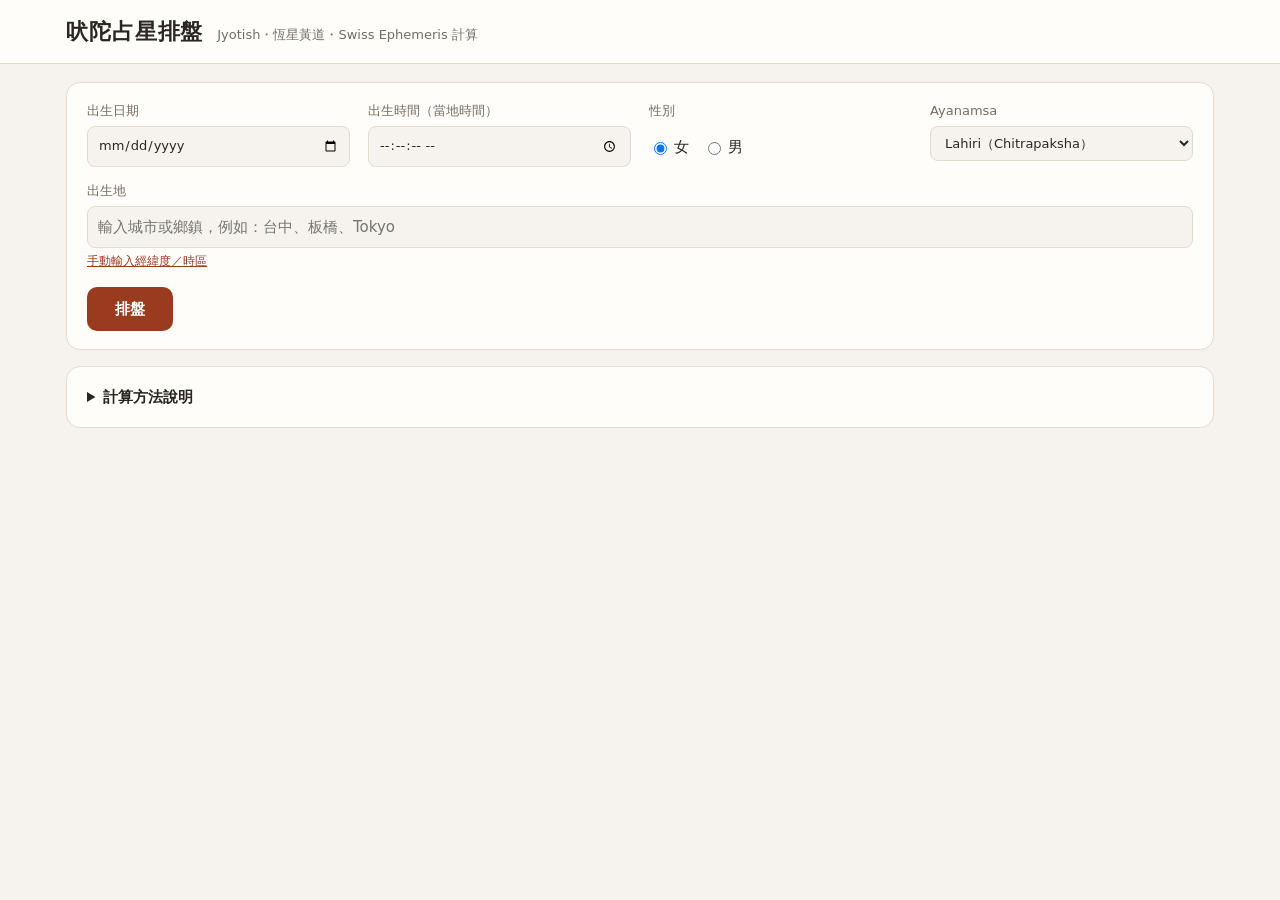
==== index.html @ 928f2287 "Add D5, D6, D8 and D11 divisional charts These are outside Parashara's sixteen vargas, so they are m" ====
<!doctype html>
<html lang="zh-Hant">
<head>
<meta charset="utf-8">
<meta name="viewport" content="width=device-width, initial-scale=1">
<title>吠陀占星排盤</title>
<meta name="description" content="輸入出生時間與地點，排出吠陀占星（Jyotish）命盤：20 張分盤、Shadbala、Vimshottari 大運到 Prana。">
<link rel="icon" href="data:image/svg+xml,<svg xmlns='http://www.w3.org/2000/svg' viewBox='0 0 100 100'><text y='.9em' font-size='90'>☸</text></svg>">
<link rel="stylesheet" href="css/style.css">
</head>
<body>
<header class="top">
  <div class="wrap">
    <h1>吠陀占星排盤</h1>
    <p>Jyotish・恆星黃道・Swiss Ephemeris 計算</p>
  </div>
</header>

<main class="wrap">
  <form id="form" class="card" autocomplete="off">
    <div class="grid">
      <label>出生日期
        <input type="date" id="date" required min="1800-01-01" max="2200-12-31">
      </label>
      <label>出生時間（當地時間）
        <input type="time" id="time" required step="1">
      </label>
      <fieldset class="gender">
        <legend>性別</legend>
        <label><input type="radio" name="gender" value="F" checked> 女</label>
        <label><input type="radio" name="gender" value="M"> 男</label>
      </fieldset>
      <label>Ayanamsa
        <select id="ayanamsa"></select>
      </label>
      <div class="placebox">
        <label for="place">出生地</label>
        <input id="place" type="search" placeholder="輸入城市或鄉鎮，例如：台中、板橋、Tokyo" role="combobox" aria-controls="placeList" aria-autocomplete="list">
        <ul id="placeList" class="placelist" role="listbox" hidden></ul>
        <div class="placeinfo"><span id="placeInfo"></span> <button type="button" class="link" id="manualToggle">手動輸入經緯度／時區</button></div>
        <div id="manual" class="manual" hidden>
          <label>緯度（北正南負）<input id="lat" inputmode="decimal" placeholder="24.1417"></label>
          <label>經度（東正西負）<input id="lon" inputmode="decimal" placeholder="120.6806"></label>
          <label>時區<input id="tz" list="tzList" placeholder="Asia/Taipei 或 +08:00"></label>
          <datalist id="tzList"></datalist>
        </div>
      </div>
    </div>
    <div class="actions">
      <button class="btn" type="submit">排盤</button>
      <span id="formError" class="error" role="alert"></span>
    </div>
  </form>

  <section id="result" hidden>
    <div class="card" id="summary"></div>
    <div class="toolbar">
      <nav class="tabs" aria-label="命盤內容">
        <button data-tab="overview">總覽</button>
        <button data-tab="planets">行星</button>
        <button data-tab="houses">十二宮</button>
        <button data-tab="vargas">分盤 D1–D60</button>
        <button data-tab="shadbala">Shadbala</button>
        <button data-tab="nakshatra">二十七宿</button>
        <button data-tab="navamsa">九分盤資訊</button>
        <button data-tab="dasha">大運／小運</button>
      </nav>
      <div class="tools">
        <button class="btn small" type="button" id="exportBtn">匯出 Excel</button>
      <div class="style" role="radiogroup" aria-label="盤面樣式">
        <label><input type="radio" name="style" value="south"> 南印度式</label>
        <label><input type="radio" name="style" value="north"> 北印度式</label>
      </div>
      </div>
    </div>
    <div class="card">
      <div id="tab-overview" class="tabpane"></div>
      <div id="tab-planets" class="tabpane" hidden></div>
      <div id="tab-houses" class="tabpane" hidden></div>
      <div id="tab-vargas" class="tabpane" hidden></div>
      <div id="tab-shadbala" class="tabpane" hidden></div>
      <div id="tab-nakshatra" class="tabpane" hidden></div>
      <div id="tab-navamsa" class="tabpane" hidden></div>
      <div id="tab-dasha" class="tabpane" hidden></div>
    </div>
  </section>

  <details class="card method">
    <summary>計算方法說明</summary>
    <ul>
      <li>天文計算：Swiss Ephemeris（內建 Moshier 星曆，精度約 1 角秒），恆星黃道，Ayanamsa 可選 Lahiri／Raman／KP。</li>
      <li>羅睺／計都：平均交點（Mean Node）。宮位：整宮制（Whole Sign）。</li>
      <li>時區：依出生地 IANA 時區自動換算，含歷史夏令時；也可手動輸入固定時差。</li>
      <li>分盤：依 Parashara（BPHS）規則。D2 為 Parashara Hora（只落巨蟹／獅子）；D30 偶數星座落金牛、處女、雙魚、摩羯、天蠍。分盤度數＝黃經 × N 取 30 餘數。D5、D6、D8、D11 不在 Parashara 16 分盤內（標＊），採常見算法：D5 依五元素行星星座、D6 奇數星座從牡羊／偶數從天秤起、D8 依星座性質從牡羊／射手／獅子起、D11 從牡羊連續循環計數。</li>
      <li>Shadbala：依 BPHS。Saptavargaja 在本命盤看 Moolatrikona 度數範圍、分盤只看星座；Drekkana 力男性星第一、中性星第二、女性星第三 decanate；年／月主星以 Kali Yuga 起算的 Ahargana 推算；日、時主星以日出為界。不同軟體在細項上常有差異。</li>
      <li>Vimshottari：以月亮星宿起運，一年 365.2425 日；五層：大運、中運、小運、小小運（Sookshma）、Prana。</li>
      <li>日出日落：太陽上緣＋大氣折射（-0.833°）。</li>
    </ul>
    <p class="note">本站原始碼採 AGPL-3.0 授權（因使用 Swiss Ephemeris 的 AGPL 版本）。所有計算都在你的瀏覽器中進行，出生資料不會傳到任何伺服器。</p>
  </details>
</main>

<script type="module" src="js/app.js"></script>
</body>
</html>
---- css/style.css ----
:root {
  --bg: #f6f3ee; --panel: #fffdf9; --ink: #2a2622; --muted: #756d63; --line: #e2dbd0;
  --accent: #9a3b1f; --accent-soft: #f5e2d6; --chip: #efe9df; --good: #2f7a44; --weak: #b0452c;
  --cell: #fffdf9; --cell-asc: #fbeadf; --center: #f3eee6;
  --su: #c2410c; --mo: #4b6584; --ma: #b91c1c; --me: #15803d; --ju: #b45309; --ve: #be185d; --sa: #334155; --ra: #6d28d9; --ke: #7c5b3a;
}
@media (prefers-color-scheme: dark) {
  :root:not([data-theme="light"]) {
    --bg: #171513; --panel: #211e1b; --ink: #ece6dc; --muted: #a69d91; --line: #3a352f;
    --accent: #e39070; --accent-soft: #3b2a22; --chip: #2c2824; --good: #6cc488; --weak: #ec8a70;
    --cell: #211e1b; --cell-asc: #3a2a22; --center: #1b1916;
    --su: #fb923c; --mo: #9fb7d6; --ma: #f87171; --me: #4ade80; --ju: #fbbf24; --ve: #f472b6; --sa: #cbd5e1; --ra: #c4b5fd; --ke: #d6b38c;
  }
}
:root[data-theme="dark"] {
  --bg: #171513; --panel: #211e1b; --ink: #ece6dc; --muted: #a69d91; --line: #3a352f;
  --accent: #e39070; --accent-soft: #3b2a22; --chip: #2c2824; --good: #6cc488; --weak: #ec8a70;
  --cell: #211e1b; --cell-asc: #3a2a22; --center: #1b1916;
  --su: #fb923c; --mo: #9fb7d6; --ma: #f87171; --me: #4ade80; --ju: #fbbf24; --ve: #f472b6; --sa: #cbd5e1; --ra: #c4b5fd; --ke: #d6b38c;
}

* { box-sizing: border-box; }
[hidden] { display: none !important; }
html { -webkit-text-size-adjust: 100%; }
body { margin: 0; background: var(--bg); color: var(--ink);
  font: 15px/1.6 -apple-system, "PingFang TC", "Noto Sans TC", "Microsoft JhengHei", system-ui, sans-serif; }
.wrap { max-width: 1180px; margin: 0 auto; padding: 0 16px; }
h3 { margin: 26px 0 10px; font-size: 16px; }
small { color: var(--muted); }

.top { border-bottom: 1px solid var(--line); background: var(--panel); margin-bottom: 18px; }
.top .wrap { display: flex; align-items: baseline; gap: 14px; flex-wrap: wrap; padding: 14px 16px; }
.top h1 { margin: 0; font-size: 22px; letter-spacing: .04em; }
.top p { margin: 0; color: var(--muted); font-size: 13px; }

.card { background: var(--panel); border: 1px solid var(--line); border-radius: 14px; padding: 18px 20px; margin-bottom: 16px; }

/* 表單 */
.grid { display: grid; grid-template-columns: repeat(4, minmax(0, 1fr)); gap: 14px 18px; }
.grid > label, .placebox > label { display: flex; flex-direction: column; gap: 4px; font-size: 13px; color: var(--muted); }
input, select { font: inherit; color: var(--ink); background: var(--bg); border: 1px solid var(--line); border-radius: 8px; padding: 8px 10px; min-width: 0; }
input:focus, select:focus { outline: 2px solid var(--accent); outline-offset: 0; border-color: transparent; }
.gender { border: 0; margin: 0; padding: 0; display: flex; gap: 14px; align-items: flex-end; flex-wrap: wrap; }
.gender legend { font-size: 13px; color: var(--muted); padding: 0; margin-bottom: 4px; width: 100%; }
.gender label { display: flex; align-items: center; gap: 4px; padding-bottom: 8px; }
.placebox { grid-column: 1 / -1; position: relative; display: flex; flex-direction: column; gap: 4px; }
.placelist { position: absolute; top: 62px; left: 0; right: 0; z-index: 10; list-style: none; margin: 0; padding: 4px; max-height: 300px; overflow: auto;
  background: var(--panel); border: 1px solid var(--line); border-radius: 10px; box-shadow: 0 10px 30px rgba(0,0,0,.15); }
.placelist li { padding: 7px 10px; border-radius: 6px; cursor: pointer; display: flex; gap: 10px; align-items: baseline; }
.placelist li span { color: var(--muted); font-size: 12px; }
.placelist li:hover, .placelist li.active { background: var(--accent-soft); }
.placeinfo { font-size: 12px; color: var(--muted); }
.manual { display: grid; grid-template-columns: repeat(3, minmax(0, 1fr)); gap: 10px; margin-top: 6px; }
.manual label { display: flex; flex-direction: column; gap: 4px; font-size: 12px; color: var(--muted); }
.actions { display: flex; gap: 14px; align-items: center; margin-top: 16px; flex-wrap: wrap; }
.btn { font: inherit; font-weight: 600; background: var(--accent); color: #fff; border: 0; border-radius: 10px; padding: 10px 28px; cursor: pointer; }
.btn.small { padding: 6px 14px; font-size: 13px; }
.link { font: inherit; background: none; border: 0; color: var(--accent); cursor: pointer; padding: 0; text-decoration: underline; }
.error { color: var(--weak); font-size: 14px; }

/* 摘要與分頁 */
.sumgrid { display: flex; flex-wrap: wrap; gap: 8px 28px; }
.sumgrid .k { color: var(--muted); font-size: 12px; margin-right: 8px; }
.toolbar { display: flex; justify-content: space-between; align-items: center; gap: 10px; flex-wrap: wrap; margin-bottom: 10px; }
.tabs { display: flex; gap: 6px; flex-wrap: wrap; }
.tabs button, .chip { font: inherit; font-size: 13px; border: 1px solid var(--line); background: var(--panel); color: var(--ink); border-radius: 999px; padding: 5px 13px; cursor: pointer; }
.tabs button.on, .chip.on { background: var(--ink); color: var(--bg); border-color: var(--ink); }
.tools { display: flex; gap: 14px; align-items: center; flex-wrap: wrap; }
.btn:disabled { opacity: .6; cursor: wait; }
.style { display: flex; gap: 12px; font-size: 13px; }
.style label { display: flex; gap: 4px; align-items: center; cursor: pointer; }

/* 表格 */
.tablewrap { overflow-x: auto; -webkit-overflow-scrolling: touch; }
table { border-collapse: collapse; width: 100%; font-size: 13.5px; }
th, td { border-bottom: 1px solid var(--line); padding: 6px 9px; text-align: left; vertical-align: top; white-space: nowrap; }
th { font-weight: 600; color: var(--muted); font-size: 12px; background: var(--chip); position: sticky; top: 0; }
table.num td:not(:first-child), table.num th:not(:first-child) { text-align: right; font-variant-numeric: tabular-nums; }
table.kv td:first-child { color: var(--muted); width: 180px; }
table.kv td { white-space: normal; }
table.wide td { font-variant-numeric: tabular-nums; }
.good { color: var(--good); } .weak { color: var(--weak); }
.note { color: var(--muted); font-size: 12.5px; margin: 10px 0 0; }
.warn { color: var(--weak); font-weight: 600; }

/* 行星顏色 */
.pl { font-weight: 600; }
.pl-0 { color: var(--su); fill: var(--su); } .pl-1 { color: var(--mo); fill: var(--mo); } .pl-2 { color: var(--ma); fill: var(--ma); }
.pl-3 { color: var(--me); fill: var(--me); } .pl-4 { color: var(--ju); fill: var(--ju); } .pl-5 { color: var(--ve); fill: var(--ve); }
.pl-6 { color: var(--sa); fill: var(--sa); } .pl-7 { color: var(--ra); fill: var(--ra); } .pl-8 { color: var(--ke); fill: var(--ke); }

/* 命盤圖 */
.chart { width: 100%; height: auto; display: block; font-family: inherit; }
.chart .frame { fill: none; stroke: var(--ink); stroke-width: 2; }
.chart .cell { fill: var(--cell); stroke: var(--line); stroke-width: 1; }
.chart.north .cell { stroke: var(--muted); }
.chart .cell.asc { fill: var(--cell-asc); }
.chart .center { fill: var(--center); stroke: var(--line); }
.chart .signlbl, .chart .signnum { fill: var(--muted); font-size: 11px; }
.chart .asclbl { fill: var(--accent); font-size: 11px; font-weight: 700; }
.chart .ascline { stroke: var(--accent); stroke-width: 1.5; }
.chart .ctitle { fill: var(--ink); font-size: 16px; font-weight: 700; }
.chart .csub { fill: var(--muted); font-size: 11px; }
.chart text { fill: var(--ink); }
.chart .pd { fill: var(--muted); font-size: .72em; font-weight: 400; }
figure { margin: 0; }
.charts2 { display: grid; grid-template-columns: repeat(2, minmax(0, 1fr)); gap: 18px; max-width: 820px; }

/* 分盤 */
.vargapick { display: flex; flex-wrap: wrap; gap: 6px; margin-bottom: 14px; }
.vargamain { display: grid; grid-template-columns: minmax(0, 380px) minmax(0, 1fr); gap: 22px; align-items: start; }
.vargamain h3 { margin-top: 0; }
.tol { font-size: 13px; color: var(--muted); }
.vargagrid { display: grid; grid-template-columns: repeat(4, minmax(0, 1fr)); gap: 12px; }
.vargagrid figure { cursor: pointer; border-radius: 6px; outline: 2px solid transparent; }
.vargagrid figure.on { outline-color: var(--accent); }

/* 運程 */
.dashahead { display: flex; justify-content: space-between; align-items: center; gap: 10px; flex-wrap: wrap; }
.dashahead p { margin: 0; }
.dtree { margin-top: 10px; border-top: 1px solid var(--line); }
.drow { display: grid; grid-template-columns: 26px minmax(120px, 1.2fr) 70px minmax(0, 2.2fr) 110px; gap: 8px; align-items: center;
  padding: 6px 4px; border-bottom: 1px solid var(--line); cursor: pointer; font-size: 13.5px; font-variant-numeric: tabular-nums; }
.drow:hover { background: var(--chip); }
.drow.cur { background: var(--accent-soft); }
.drow.lv1 { padding-left: 22px; } .drow.lv2 { padding-left: 40px; } .drow.lv3 { padding-left: 58px; } .drow.lv4 { padding-left: 76px; cursor: default; }
.dname i { color: var(--muted); font-style: normal; margin: 0 2px; }
.dlvl, .ddur { color: var(--muted); font-size: 12px; }
.dtoggle { background: none; border: 0; color: var(--muted); font-size: 14px; cursor: pointer; padding: 0; }
.drow:not(.lv0) .dname { font-size: 13px; }

.method summary { cursor: pointer; font-weight: 600; }
.method li { margin: 4px 0; font-size: 13.5px; }

@media (max-width: 860px) {
  .grid { grid-template-columns: repeat(2, minmax(0, 1fr)); }
  .vargamain { grid-template-columns: minmax(0, 1fr); }
  .vargagrid { grid-template-columns: repeat(2, minmax(0, 1fr)); }
}
@media (max-width: 560px) {
  .grid, .manual { grid-template-columns: minmax(0, 1fr); }
  .charts2 { grid-template-columns: minmax(0, 1fr); }
  .card { padding: 14px; }
  .drow { grid-template-columns: 22px minmax(0, 1fr) auto; }
  .drow .dlvl { display: none; }
  .drow .ddate { grid-column: 2 / -1; font-size: 12px; color: var(--muted); }
  .drow .ddur { grid-row: 1; grid-column: 3; }
}
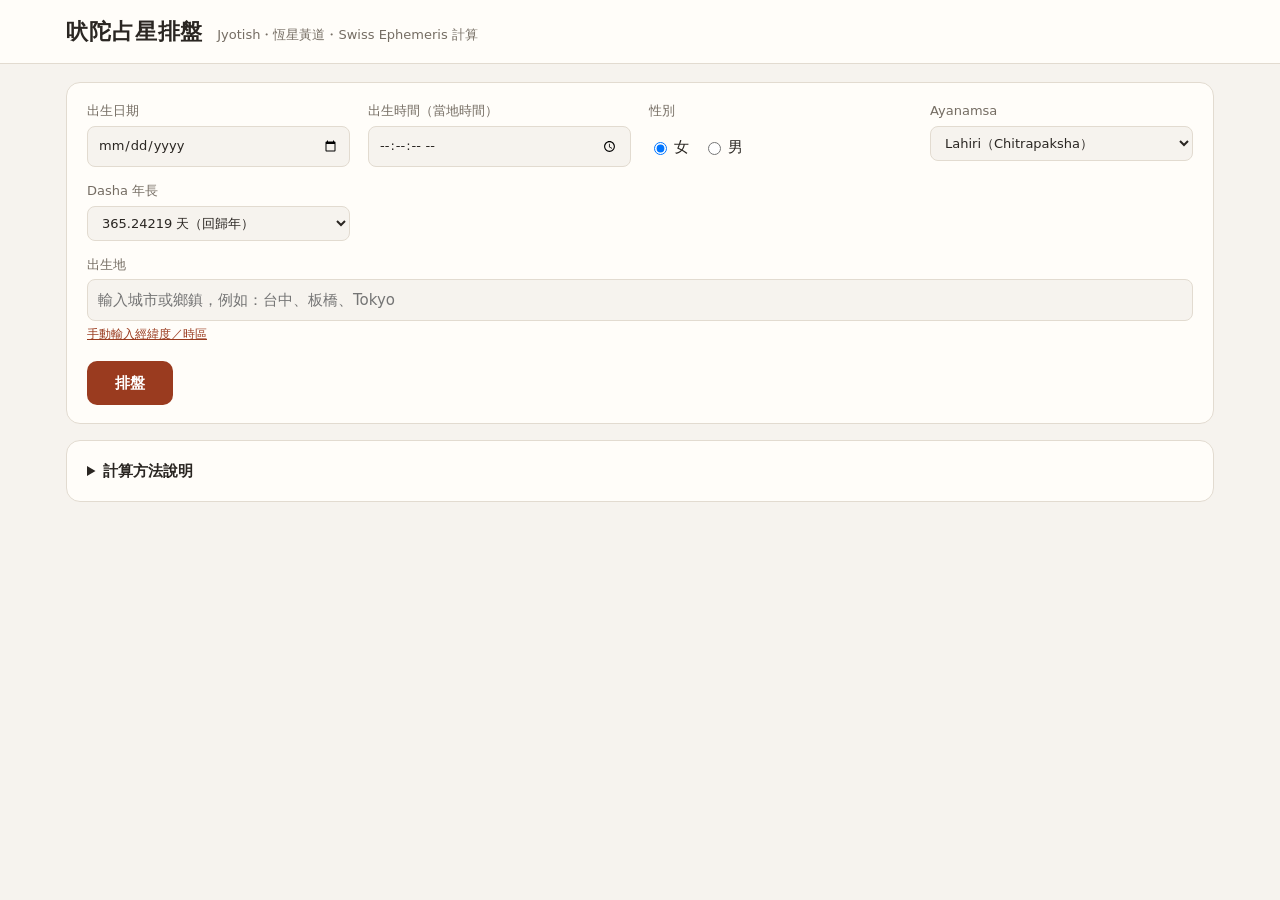
==== commit d9ece6b7: "Add selectable Dasha year length Users can choose 365.24219, 360, 359.017 or 354.37 days per year; t" ====
--- a/index.html
+++ b/index.html
@@ -6,7 +6,7 @@
 <title>吠陀占星排盤</title>
 <meta name="description" content="輸入出生時間與地點，排出吠陀占星（Jyotish）命盤：20 張分盤、Shadbala、Vimshottari 大運到 Prana。">
 <link rel="icon" href="data:image/svg+xml,<svg xmlns='http://www.w3.org/2000/svg' viewBox='0 0 100 100'><text y='.9em' font-size='90'>☸</text></svg>">
-<link rel="stylesheet" href="css/style.css">
+<link rel="stylesheet" href="css/style.css?v=202610020939">
 </head>
 <body>
 <header class="top">
@@ -32,6 +32,9 @@
       </fieldset>
       <label>Ayanamsa
         <select id="ayanamsa"></select>
+      </label>
+      <label>Dasha 年長
+        <select id="dashaYear"></select>
       </label>
       <div class="placebox">
         <label for="place">出生地</label>
@@ -93,13 +96,13 @@
       <li>時區：依出生地 IANA 時區自動換算，含歷史夏令時；也可手動輸入固定時差。</li>
       <li>分盤：依 Parashara（BPHS）規則。D2 為 Parashara Hora（只落巨蟹／獅子）；D30 偶數星座落金牛、處女、雙魚、摩羯、天蠍。分盤度數＝黃經 × N 取 30 餘數。D5、D6、D8、D11 不在 Parashara 16 分盤內（標＊），採常見算法：D5 依五元素行星星座、D6 奇數星座從牡羊／偶數從天秤起、D8 依星座性質從牡羊／射手／獅子起、D11 從牡羊連續循環計數。</li>
       <li>Shadbala：依 BPHS。Saptavargaja 在本命盤看 Moolatrikona 度數範圍、分盤只看星座；Drekkana 力男性星第一、中性星第二、女性星第三 decanate；年／月主星以 Kali Yuga 起算的 Ahargana 推算；日、時主星以日出為界。不同軟體在細項上常有差異。</li>
-      <li>Vimshottari：以月亮星宿起運，一年 365.2425 日；五層：大運、中運、小運、小小運（Sookshma）、Prana。</li>
+      <li>Vimshottari：以月亮星宿起運，一年天數可選（預設 365.24219 天回歸年，另有 360、359.017、354.37 天）；五層：大運、中運、小運、小小運（Sookshma）、Prana。</li>
       <li>日出日落：太陽上緣＋大氣折射（-0.833°）。</li>
     </ul>
     <p class="note">本站原始碼採 AGPL-3.0 授權（因使用 Swiss Ephemeris 的 AGPL 版本）。所有計算都在你的瀏覽器中進行，出生資料不會傳到任何伺服器。</p>
   </details>
 </main>
 
-<script type="module" src="js/app.js"></script>
+<script type="module" src="js/app.js?v=202610020939"></script>
 </body>
 </html>
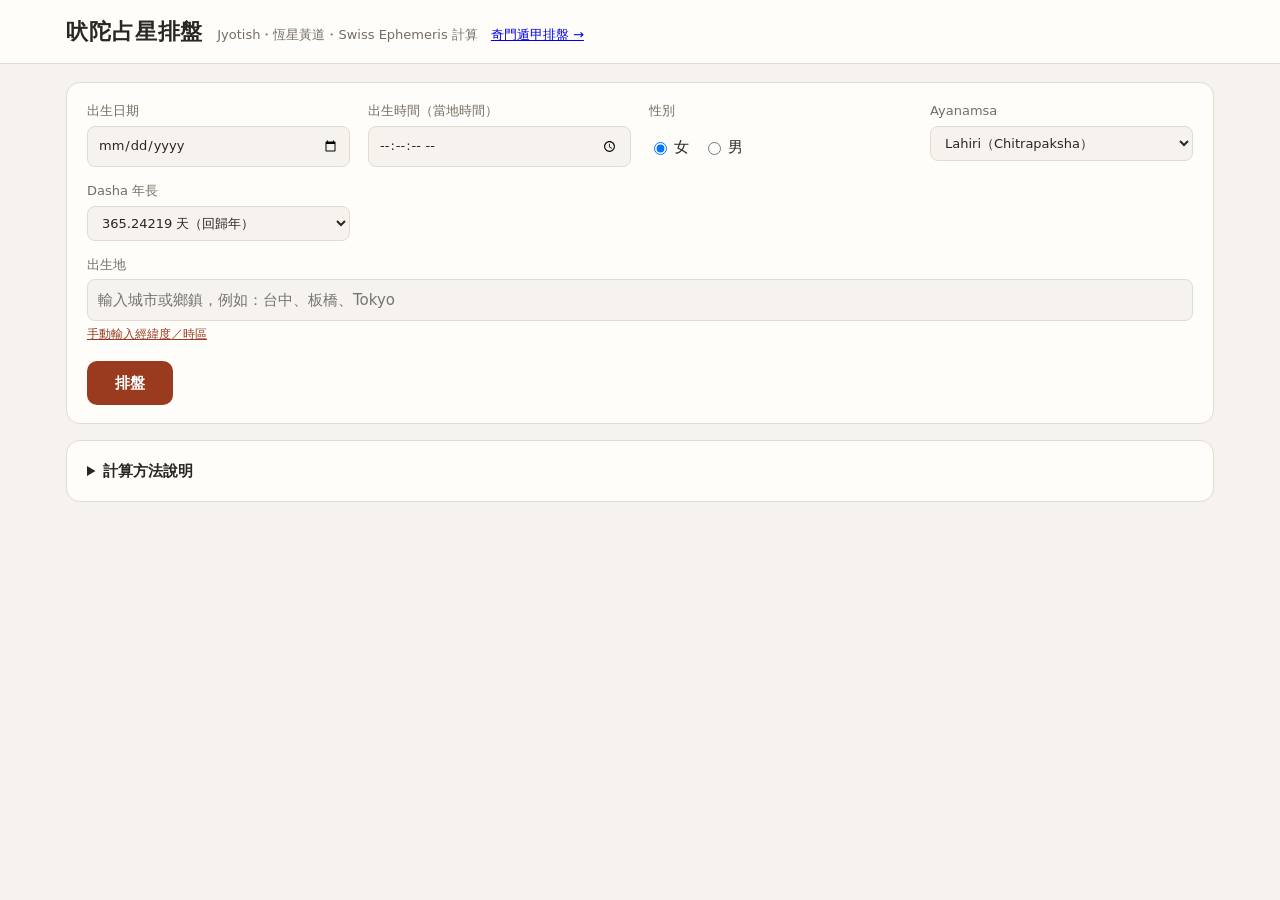
==== commit d178c207: "Add Qimen Dunjia chart page (時家奇門排盤) New qimen.html with its own CSS/JS: four pillars, lunar date, 拆" ====
--- a/index.html
+++ b/index.html
@@ -6,13 +6,13 @@
 <title>吠陀占星排盤</title>
 <meta name="description" content="輸入出生時間與地點，排出吠陀占星（Jyotish）命盤：20 張分盤、Shadbala、Vimshottari 大運到 Prana。">
 <link rel="icon" href="data:image/svg+xml,<svg xmlns='http://www.w3.org/2000/svg' viewBox='0 0 100 100'><text y='.9em' font-size='90'>☸</text></svg>">
-<link rel="stylesheet" href="css/style.css?v=202610020939">
+<link rel="stylesheet" href="css/style.css?v=202611132341">
 </head>
 <body>
 <header class="top">
   <div class="wrap">
     <h1>吠陀占星排盤</h1>
-    <p>Jyotish・恆星黃道・Swiss Ephemeris 計算</p>
+    <p>Jyotish・恆星黃道・Swiss Ephemeris 計算　<a href="qimen.html">奇門遁甲排盤 →</a></p>
   </div>
 </header>
 
@@ -66,6 +66,7 @@
         <button data-tab="shadbala">Shadbala</button>
         <button data-tab="nakshatra">二十七宿</button>
         <button data-tab="navamsa">九分盤資訊</button>
+        <button data-tab="ashtaka">Ashtakavarga</button>
         <button data-tab="dasha">大運／小運</button>
       </nav>
       <div class="tools">
@@ -84,6 +85,7 @@
       <div id="tab-shadbala" class="tabpane" hidden></div>
       <div id="tab-nakshatra" class="tabpane" hidden></div>
       <div id="tab-navamsa" class="tabpane" hidden></div>
+      <div id="tab-ashtaka" class="tabpane" hidden></div>
       <div id="tab-dasha" class="tabpane" hidden></div>
     </div>
   </section>
@@ -94,15 +96,16 @@
       <li>天文計算：Swiss Ephemeris（內建 Moshier 星曆，精度約 1 角秒），恆星黃道，Ayanamsa 可選 Lahiri／Raman／KP。</li>
       <li>羅睺／計都：平均交點（Mean Node）。宮位：整宮制（Whole Sign）。</li>
       <li>時區：依出生地 IANA 時區自動換算，含歷史夏令時；也可手動輸入固定時差。</li>
-      <li>分盤：依 Parashara（BPHS）規則。D2 為 Parashara Hora（只落巨蟹／獅子）；D30 偶數星座落金牛、處女、雙魚、摩羯、天蠍。分盤度數＝黃經 × N 取 30 餘數。D5、D6、D8、D11 不在 Parashara 16 分盤內（標＊），採常見算法：D5 依五元素行星星座、D6 奇數星座從牡羊／偶數從天秤起、D8 依星座性質從牡羊／射手／獅子起、D11 從牡羊連續循環計數。</li>
+      <li>分盤：依 Parashara（BPHS）規則。D2 為 Parashara Hora（只落巨蟹／獅子）；D30 偶數星座落金牛、處女、雙魚、摩羯、天蠍。分盤度數＝黃經 × N 取 30 餘數。D5、D6、D8、D11 不在 Parashara 16 分盤內（標＊），採常見算法：D5 依五元素行星星座、D6 奇數星座從牡羊／偶數從天秤起、D8 依星座性質從牡羊／射手／獅子起、D11 從牡羊連續循環計數。D19、D23、D25、D50 古典無記載，同樣以 Parivritti 循環法計算，僅供參考。</li>
       <li>Shadbala：依 BPHS。Saptavargaja 在本命盤看 Moolatrikona 度數範圍、分盤只看星座；Drekkana 力男性星第一、中性星第二、女性星第三 decanate；年／月主星以 Kali Yuga 起算的 Ahargana 推算；日、時主星以日出為界。不同軟體在細項上常有差異。</li>
       <li>Vimshottari：以月亮星宿起運，一年天數可選（預設 365.24219 天回歸年，另有 360、359.017、354.37 天）；五層：大運、中運、小運、小小運（Sookshma）、Prana。</li>
+      <li>Ashtakavarga：依 BPHS 的得點表，8 個貢獻者（日、月、火、水、木、金、土、上升），各星總點數固定為 48、49、39、54、56、52、39，合計 337；另依 B.V. Raman 規則做 Trikona、Ekadhipatya 削減並計算 Shodhya Pinda。</li>
       <li>日出日落：太陽上緣＋大氣折射（-0.833°）。</li>
     </ul>
     <p class="note">本站原始碼採 AGPL-3.0 授權（因使用 Swiss Ephemeris 的 AGPL 版本）。所有計算都在你的瀏覽器中進行，出生資料不會傳到任何伺服器。</p>
   </details>
 </main>
 
-<script type="module" src="js/app.js?v=202610020939"></script>
+<script type="module" src="js/app.js?v=202611132341"></script>
 </body>
 </html>
--- a/css/style.css
+++ b/css/style.css
@@ -102,6 +102,9 @@
 .chart .ctitle { fill: var(--ink); font-size: 16px; font-weight: 700; }
 .chart .csub { fill: var(--muted); font-size: 11px; }
 .chart text { fill: var(--ink); }
+.chart .bindu { font-weight: 700; fill: var(--ink); }
+.chart .bindu.hi { fill: var(--good); }
+.chart .bindu.lo { fill: var(--weak); }
 .chart .pd { fill: var(--muted); font-size: .72em; font-weight: 400; }
 figure { margin: 0; }
 .charts2 { display: grid; grid-template-columns: repeat(2, minmax(0, 1fr)); gap: 18px; max-width: 820px; }
@@ -129,6 +132,8 @@
 .dtoggle { background: none; border: 0; color: var(--muted); font-size: 14px; cursor: pointer; padding: 0; }
 .drow:not(.lv0) .dname { font-size: 13px; }
 
+#tab-ashtaka details { margin: 8px 0; }
+#tab-ashtaka summary { cursor: pointer; font-weight: 600; padding: 4px 0; }
 .method summary { cursor: pointer; font-weight: 600; }
 .method li { margin: 4px 0; font-size: 13.5px; }
 
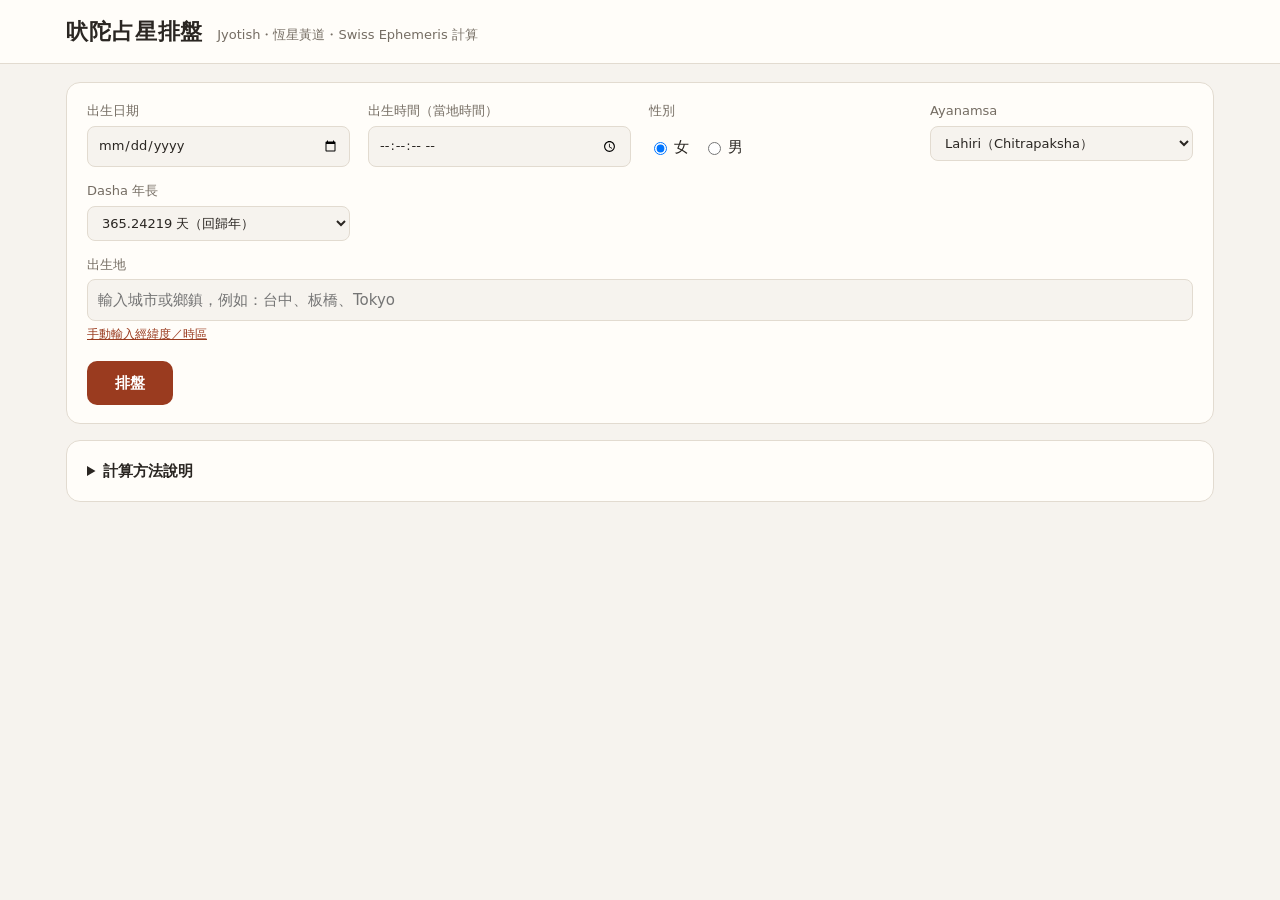
==== commit 387d2ad5: "Revert Qimen Dunjia chart page This reverts merge commit 2805d43.  Co-Authored-By: Claude Opus 5.5 <" ====
--- a/index.html
+++ b/index.html
@@ -6,13 +6,13 @@
 <title>吠陀占星排盤</title>
 <meta name="description" content="輸入出生時間與地點，排出吠陀占星（Jyotish）命盤：20 張分盤、Shadbala、Vimshottari 大運到 Prana。">
 <link rel="icon" href="data:image/svg+xml,<svg xmlns='http://www.w3.org/2000/svg' viewBox='0 0 100 100'><text y='.9em' font-size='90'>☸</text></svg>">
-<link rel="stylesheet" href="css/style.css?v=202611132341">
+<link rel="stylesheet" href="css/style.css?v=202610121634">
 </head>
 <body>
 <header class="top">
   <div class="wrap">
     <h1>吠陀占星排盤</h1>
-    <p>Jyotish・恆星黃道・Swiss Ephemeris 計算　<a href="qimen.html">奇門遁甲排盤 →</a></p>
+    <p>Jyotish・恆星黃道・Swiss Ephemeris 計算</p>
   </div>
 </header>
 
@@ -106,6 +106,6 @@
   </details>
 </main>
 
-<script type="module" src="js/app.js?v=202611132341"></script>
+<script type="module" src="js/app.js?v=202610121634"></script>
 </body>
 </html>
